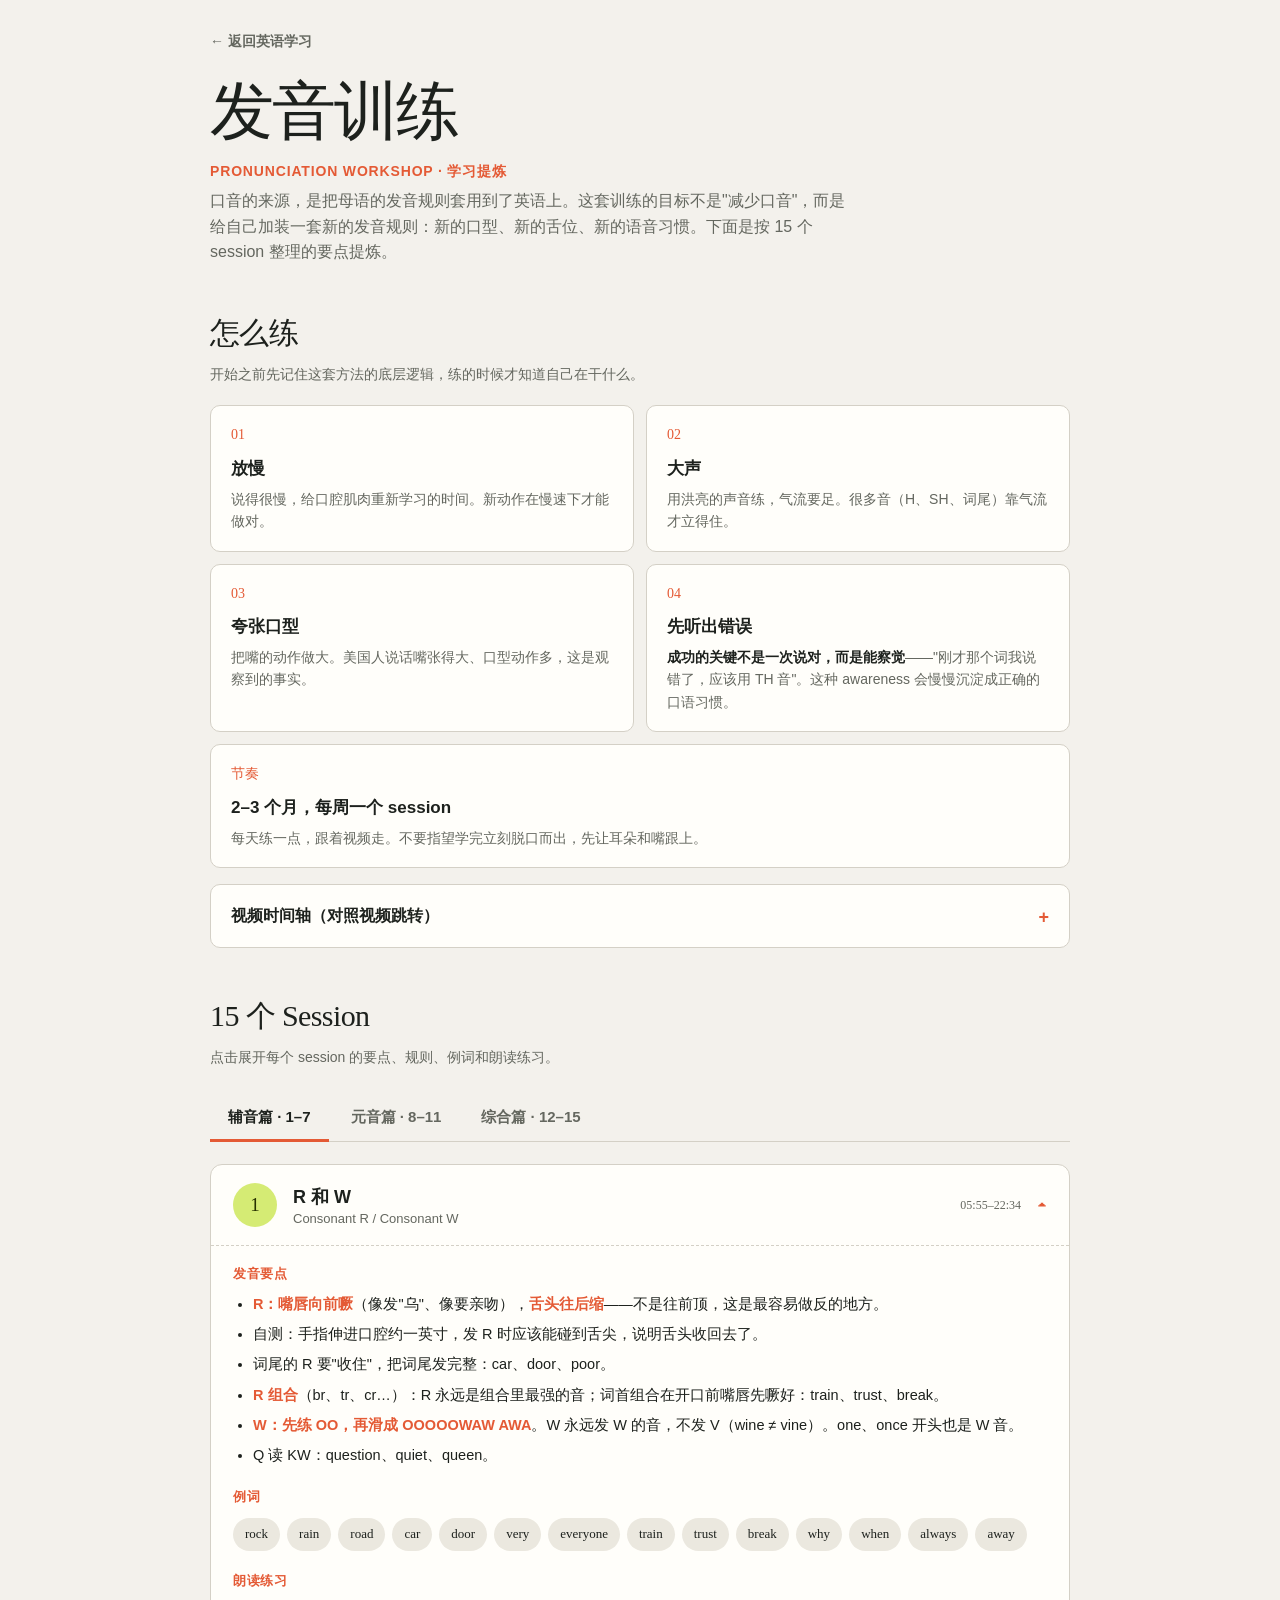
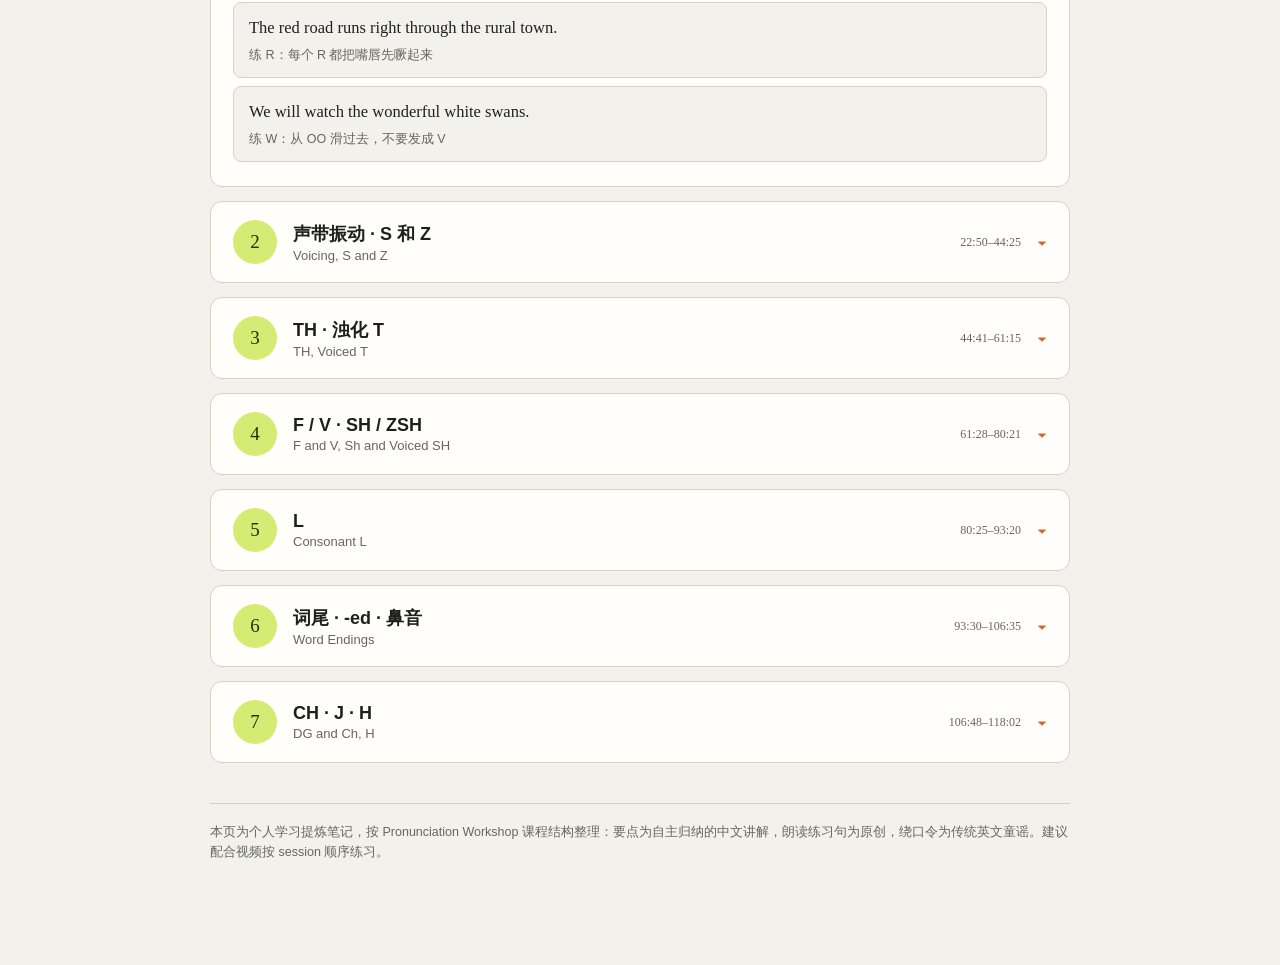
==== pronunciation.html @ 93d6db20 "Add pronunciation training page (15 sessions distilled notes) + nav entry" ====
<!DOCTYPE html>
<html lang="zh-CN">
<head>
<meta charset="utf-8" />
<meta name="viewport" content="width=device-width, initial-scale=1, viewport-fit=cover" />
<meta name="color-scheme" content="light dark" />
<link rel="icon" href="data:," />
<title>发音训练 · 英语学习</title>
<style>
:root{color-scheme:light dark;--bg:#f3f1ec;--panel:#fffefa;--panel-2:#ebe8df;--ink:#1d211d;--muted:#64675f;--line:#d4d0c6;--strong:#1d211d;--accent:#e45a35;--accent-soft:#ffe2d6;--lime:#d5eb74;--lime-ink:#273000;--yellow:#f2ca57;--shadow:0 18px 45px rgba(36,34,27,.08)}
@media(prefers-color-scheme:dark){:root{--bg:#171916;--panel:#21241f;--panel-2:#2a2d27;--ink:#f4f1e8;--muted:#b8bbb1;--line:#3b3e36;--strong:#f4f1e8;--accent:#ff7652;--accent-soft:#4a2920;--lime:#bfd35e;--lime-ink:#1d2500;--yellow:#d9ae40;--shadow:0 18px 45px rgba(0,0,0,.22)}}
*{box-sizing:border-box}html{scroll-behavior:smooth}
body{margin:0;background:var(--bg);color:var(--ink);font-family:-apple-system,BlinkMacSystemFont,"Segoe UI","PingFang SC","Hiragino Sans GB","Microsoft YaHei",sans-serif;line-height:1.6}
.serif{font-family:Georgia,"Times New Roman",serif}
.wrap{max-width:940px;margin:0 auto;padding:28px clamp(18px,4vw,40px) 90px}
.back{display:inline-flex;align-items:center;gap:8px;color:var(--muted);text-decoration:none;font-size:14px;font-weight:600;margin-bottom:26px}
.back:hover{color:var(--ink)}
.hero h1{margin:0;font-family:Georgia,"Times New Roman",serif;font-size:clamp(38px,5.5vw,64px);font-weight:400;letter-spacing:-.03em;line-height:1.05}
.hero .sub{color:var(--accent);font-weight:700;font-size:14px;margin:14px 0 6px;letter-spacing:.06em}
.hero p{color:var(--muted);max-width:640px;margin:0 0 8px}
.hero{margin-bottom:34px}
h2.sec{font-family:Georgia,"Times New Roman",serif;font-size:30px;font-weight:400;margin:44px 0 6px;letter-spacing:-.02em}
.sec-desc{color:var(--muted);font-size:14px;margin:0 0 20px;max-width:640px}
.method-grid{display:grid;grid-template-columns:repeat(2,minmax(0,1fr));gap:12px;margin-top:18px}
.method{background:var(--panel);border:1px solid var(--line);border-radius:10px;padding:18px 20px}
.method .n{font-family:Georgia,serif;color:var(--accent);font-size:14px}
.method h3{margin:8px 0 6px;font-size:17px}
.method p{margin:0;font-size:14px;color:var(--muted)}
.method p b{color:var(--ink)}
details.timeline{margin-top:16px;background:var(--panel);border:1px solid var(--line);border-radius:10px;padding:4px 20px}
details.timeline summary{cursor:pointer;font-weight:700;padding:14px 0;list-style:none}
details.timeline summary::-webkit-details-marker{display:none}
details.timeline summary::after{content:"+";float:right;color:var(--accent);font-size:18px}
details.timeline[open] summary::after{content:"–"}
.tl{display:grid;grid-template-columns:86px 1fr;gap:6px 14px;padding:6px 0 18px;font-size:13.5px}
.tl dt{font-family:Georgia,serif;color:var(--accent);white-space:nowrap}
.tl dd{margin:0;color:var(--muted)}
.tabs{display:flex;gap:4px;border-bottom:1px solid var(--line);margin:8px 0 22px;position:sticky;top:0;background:var(--bg);z-index:5;padding-top:8px}
.tab{border:0;background:transparent;padding:12px 18px;cursor:pointer;color:var(--muted);border-bottom:3px solid transparent;margin-bottom:-1px;font-weight:700;font-size:15px}
.tab.active{color:var(--ink);border-color:var(--accent)}
.tabpanel{display:none}
.tabpanel.active{display:block}
.session{background:var(--panel);border:1px solid var(--line);border-radius:12px;margin-bottom:14px;overflow:hidden}
.session-head{width:100%;border:0;background:transparent;text-align:left;padding:18px 22px;cursor:pointer;display:flex;align-items:center;gap:16px;color:inherit}
.session-head:hover{background:var(--panel-2)}
.session-num{flex:0 0 auto;width:44px;height:44px;border-radius:50%;background:var(--lime);color:var(--lime-ink);display:grid;place-items:center;font-family:Georgia,serif;font-size:19px}
.session-head h3{margin:0;font-size:18px;flex:1}
.session-head h3 small{display:block;font-weight:400;color:var(--muted);font-size:13px;margin-top:2px}
.session-time{font-size:12px;color:var(--muted);white-space:nowrap;font-family:Georgia,serif}
.session-head .chev{color:var(--accent);font-size:20px;transition:transform .2s}
.session.open .session-head .chev{transform:rotate(180deg)}
.session-body{display:none;padding:4px 22px 24px;border-top:1px dashed var(--line)}
.session.open .session-body{display:block}
.session-body h4{font-size:13px;color:var(--accent);margin:20px 0 8px;letter-spacing:.05em}
.session-body h4:first-child{margin-top:14px}
.session-body ul{margin:0;padding-left:20px;font-size:14.5px}
.session-body li{margin-bottom:7px}
.session-body li b{color:var(--accent)}
.rule{background:var(--accent-soft);border-radius:8px;padding:14px 16px;font-size:14.5px;margin:10px 0}
.rule b{color:var(--accent)}
.rule ol,.rule ul{margin:8px 0 0;padding-left:20px}
.rule li{margin-bottom:6px}
.chips{display:flex;flex-wrap:wrap;gap:7px;margin:10px 0}
.chip{font-size:13px;background:var(--panel-2);border-radius:99px;padding:6px 12px;font-family:Georgia,serif}
.practice{margin:10px 0 0;display:grid;gap:8px}
.practice .sent{background:var(--bg);border:1px solid var(--line);border-radius:8px;padding:12px 15px}
.practice .en{font-family:Georgia,serif;font-size:16.5px;margin:0}
.practice .zh{font-size:12.5px;color:var(--muted);margin:4px 0 0}
.twister{border-left:4px solid var(--lime);background:var(--bg);border-radius:0 8px 8px 0;padding:14px 18px;margin:12px 0}
.twister p{font-family:Georgia,serif;font-size:16.5px;margin:0 0 6px}
.twister .tag{font-size:12px;color:var(--muted)}
table.red{width:100%;border-collapse:collapse;font-size:14.5px;margin:10px 0}
table.red th{text-align:left;font-size:12.5px;color:var(--muted);padding:8px 10px;border-bottom:2px solid var(--line)}
table.red td{padding:9px 10px;border-bottom:1px solid var(--line);vertical-align:top}
table.red td.orig{font-family:Georgia,serif}
table.red td.red{font-family:Georgia,serif;color:var(--accent);font-weight:700;white-space:nowrap}
table.red td.ex{font-family:Georgia,serif;color:var(--muted)}
.keys{margin:10px 0;padding-left:22px;font-size:14.5px}
.keys li{margin-bottom:9px}
.keys li b{color:var(--accent)}
.words50{display:flex;flex-wrap:wrap;gap:7px;margin:12px 0}
.words50 .chip{font-size:13px}
.note{margin-top:40px;padding-top:18px;border-top:1px solid var(--line);font-size:12.5px;color:var(--muted)}
@media(max-width:640px){
  .method-grid{grid-template-columns:1fr}
  .tabs{top:0}
  .tab{flex:1;padding:11px 6px;font-size:13.5px}
  .session-head{padding:15px 16px;gap:12px}
  .session-body{padding:4px 16px 20px}
  .session-time{display:none}
  table.red{font-size:13px}
}
@media(prefers-reduced-motion:reduce){*{scroll-behavior:auto!important;transition:none!important}}
</style>
</head>
<body>
<div class="wrap">

<a class="back" href="index.html">← 返回英语学习</a>

<div class="hero">
  <h1>发音训练</h1>
  <div class="sub">PRONUNCIATION WORKSHOP · 学习提炼</div>
  <p>口音的来源，是把母语的发音规则套用到了英语上。这套训练的目标不是"减少口音"，而是给自己加装一套新的发音规则：新的口型、新的舌位、新的语音习惯。下面是按 15 个 session 整理的要点提炼。</p>
</div>

<h2 class="sec">怎么练</h2>
<p class="sec-desc">开始之前先记住这套方法的底层逻辑，练的时候才知道自己在干什么。</p>
<div class="method-grid">
  <div class="method"><div class="n serif">01</div><h3>放慢</h3><p>说得很慢，给口腔肌肉重新学习的时间。新动作在慢速下才能做对。</p></div>
  <div class="method"><div class="n serif">02</div><h3>大声</h3><p>用洪亮的声音练，气流要足。很多音（H、SH、词尾）靠气流才立得住。</p></div>
  <div class="method"><div class="n serif">03</div><h3>夸张口型</h3><p>把嘴的动作做大。美国人说话嘴张得大、口型动作多，这是观察到的事实。</p></div>
  <div class="method"><div class="n serif">04</div><h3>先听出错误</h3><p><b>成功的关键不是一次说对，而是能察觉</b>——"刚才那个词我说错了，应该用 TH 音"。这种 awareness 会慢慢沉淀成正确的口语习惯。</p></div>
</div>
<div class="method" style="margin-top:12px"><div class="n serif">节奏</div><h3>2–3 个月，每周一个 session</h3><p>每天练一点，跟着视频走。不要指望学完立刻脱口而出，先让耳朵和嘴跟上。</p></div>

<details class="timeline">
  <summary>视频时间轴（对照视频跳转）</summary>
  <dl class="tl">
    <dt>01:17–05:45</dt><dd>Introduction：口音的来源、练习方法、成功关键</dd>
    <dt>05:55–22:34</dt><dd>Session 1 · R 和 W</dd>
    <dt>22:50–44:25</dt><dd>Session 2 · 声带振动、S 和 Z</dd>
    <dt>44:41–61:15</dt><dd>Session 3 · TH、浊化 T</dd>
    <dt>61:28–80:21</dt><dd>Session 4 · F/V、SH 和浊 SH</dd>
    <dt>80:25–93:20</dt><dd>Session 5 · L</dd>
    <dt>93:30–106:35</dt><dd>Session 6 · 词尾、-ed、鼻音</dd>
    <dt>106:48–118:02</dt><dd>Session 7 · CH、J、H</dd>
    <dt>118:14–129:48</dt><dd>Session 8 · 元音总览、EE 和 I</dd>
    <dt>130:00–144:42</dt><dd>Session 9 · O 和 AE</dd>
    <dt>144:52–154:18</dt><dd>Session 10 · OO、UH、EH</dd>
    <dt>154:29–163:09</dt><dd>Session 11 · AU、AH、A</dd>
    <dt>163:21–176:42</dt><dd>Session 12 · 绕口令</dd>
    <dt>176:53–190:10</dt><dd>Session 13 · 连读弱化、语调、重音</dd>
    <dt>190:22–203:10</dt><dd>Session 14 · 综合朗读 I、10 条建议</dd>
    <dt>203:22–225:40</dt><dd>Session 15 · 综合朗读 II、50 个常读错词</dd>
  </dl>
</details>

<h2 class="sec">15 个 Session</h2>
<p class="sec-desc">点击展开每个 session 的要点、规则、例词和朗读练习。</p>

<div class="tabs" role="tablist">
  <button class="tab active" data-tab="cons">辅音篇 · 1–7</button>
  <button class="tab" data-tab="vowel">元音篇 · 8–11</button>
  <button class="tab" data-tab="all">综合篇 · 12–15</button>
</div>

<div class="tabpanel active" id="tab-cons">

<div class="session open">
  <button class="session-head"><span class="session-num">1</span><h3>R 和 W<small>Consonant R / Consonant W</small></h3><span class="session-time">05:55–22:34</span><span class="chev">▾</span></button>
  <div class="session-body">
    <h4>发音要点</h4>
    <ul>
      <li><b>R：嘴唇向前噘</b>（像发"乌"、像要亲吻），<b>舌头往后缩</b>——不是往前顶，这是最容易做反的地方。</li>
      <li>自测：手指伸进口腔约一英寸，发 R 时应该能碰到舌尖，说明舌头收回去了。</li>
      <li>词尾的 R 要"收住"，把词尾发完整：car、door、poor。</li>
      <li><b>R 组合</b>（br、tr、cr…）：R 永远是组合里最强的音；词首组合在开口前嘴唇先噘好：train、trust、break。</li>
      <li><b>W：先练 OO，再滑成 OOOOOWAW AWA</b>。W 永远发 W 的音，不发 V（wine ≠ vine）。one、once 开头也是 W 音。</li>
      <li>Q 读 KW：question、quiet、queen。</li>
    </ul>
    <h4>例词</h4>
    <div class="chips"><span class="chip">rock</span><span class="chip">rain</span><span class="chip">road</span><span class="chip">car</span><span class="chip">door</span><span class="chip">very</span><span class="chip">everyone</span><span class="chip">train</span><span class="chip">trust</span><span class="chip">break</span><span class="chip">why</span><span class="chip">when</span><span class="chip">always</span><span class="chip">away</span></div>
    <h4>朗读练习</h4>
    <div class="practice">
      <div class="sent"><p class="en">The red road runs right through the rural town.</p><p class="zh">练 R：每个 R 都把嘴唇先噘起来</p></div>
      <div class="sent"><p class="en">We will watch the wonderful white swans.</p><p class="zh">练 W：从 OO 滑过去，不要发成 V</p></div>
    </div>
  </div>
</div>

<div class="session">
  <button class="session-head"><span class="session-num">2</span><h3>声带振动 · S 和 Z<small>Voicing, S and Z</small></h3><span class="session-time">22:50–44:25</span><span class="chev">▾</span></button>
  <div class="session-body">
    <h4>发音要点</h4>
    <ul>
      <li><b>浊音 = 声带振动</b>。手放喉咙说"啊——"，感到震动就是浊音。所有元音都是浊音，辅音分清浊。</li>
      <li><b>清浊配对</b>（口型相同，只差声带振不振）：P–B、T–D、F–V、SH–ZSH、K–G、S–Z。</li>
      <li>注意这些词的 S 读成 Z：is、his、as、was、these、those、easy、because。</li>
    </ul>
    <h4>核心规则 · S 结尾三规则</h4>
    <div class="rule">
      <ol>
        <li><b>清辅音结尾</b> + 清 S：<span class="serif">cups、cats、stops</span></li>
        <li><b>s / z / sh / ch / j 结尾</b> + iz：<span class="serif">buses、lunches、watches</span></li>
        <li><b>元音或浊辅音结尾</b> + 浊 Z：<span class="serif">trees、dogs、days</span></li>
      </ol>
    </div>
    <h4>朗读练习</h4>
    <div class="practice">
      <div class="sent"><p class="en">Zoe's cozy zoo has amazing zebras.</p><p class="zh">练 Z：全程保持声带振动</p></div>
      <div class="sent"><p class="en">These days were easy because his business was busy.</p><p class="zh">注意标出的词 S 都读 Z</p></div>
    </div>
  </div>
</div>

<div class="session">
  <button class="session-head"><span class="session-num">3</span><h3>TH · 浊化 T<small>TH, Voiced T</small></h3><span class="session-time">44:41–61:15</span><span class="chev">▾</span></button>
  <div class="session-body">
    <h4>发音要点</h4>
    <ul>
      <li><b>清 TH /θ/</b>：舌尖平伸，轻轻抵住或伸出齿间，稳定气流拉长：think、bath、month。可以想成"两拍"：Th – umb。</li>
      <li><b>浊 TH /ð/</b>：同样口型 + 声带振动：this、that、mother、breathe。</li>
      <li>THR 组合：thread、throw、three、throat。</li>
      <li>例外（拼 TH 却读 T）：Thomas、Thailand、Thames、thyme。</li>
    </ul>
    <h4>核心规则 · 浊化 T</h4>
    <div class="rule"><b>T 夹在两个浊音</b>（多为元音）之间时，读成 D：<span class="serif">water → "wader"、better → "bedder"、butter → "budder"</span>。整个词保持浊音不断。</div>
    <h4>朗读练习</h4>
    <div class="practice">
      <div class="sent"><p class="en">They thought the thirty-three theaters were thrilling.</p><p class="zh">清浊 TH 混合，注意舌尖位置</p></div>
      <div class="sent"><p class="en">I bought better butter at the little market.</p><p class="zh">练浊化 T：better、butter、little 的 T 都读 D</p></div>
    </div>
  </div>
</div>

<div class="session">
  <button class="session-head"><span class="session-num">4</span><h3>F / V · SH / ZSH<small>F and V, Sh and Voiced SH</small></h3><span class="session-time">61:28–80:21</span><span class="chev">▾</span></button>
  <div class="session-body">
    <h4>发音要点</h4>
    <ul>
      <li><b>F / V：上牙轻咬下唇</b>，稳定气流；F 清 V 浊，口型完全一样：feel–veal、safe–save、proof–prove。</li>
      <li><b>SH /ʃ/：嘴唇前噘</b>，上下齿微开，送气：she、shadow、shoe。注意 sugar、sure、chef、Chicago 也是 SH 音。</li>
      <li><b>ZSH /ʒ/：SH 的口型 + 浊音</b>，美音重要音素：usual、vision、television、beige、massage。</li>
    </ul>
    <h4>例词</h4>
    <div class="chips"><span class="chip">feel – veal</span><span class="chip">safe – save</span><span class="chip">fine – vine</span><span class="chip">she</span><span class="chip">sugar</span><span class="chip">chef</span><span class="chip">usual</span><span class="chip">vision</span><span class="chip">television</span><span class="chip">beige</span></div>
    <h4>朗读练习</h4>
    <div class="practice">
      <div class="sent"><p class="en">Vera values very vivid photos.</p><p class="zh">练 V：咬住下唇，保持振动</p></div>
      <div class="sent"><p class="en">She showed us the fresh fish in the shop.</p><p class="zh">练 SH：嘴唇前噘，齿微开</p></div>
    </div>
  </div>
</div>

<div class="session">
  <button class="session-head"><span class="session-num">5</span><h3>L<small>Consonant L</small></h3><span class="session-time">80:25–93:20</span><span class="chev">▾</span></button>
  <div class="session-body">
    <h4>发音要点</h4>
    <ul>
      <li><b>下巴尽量张大</b>，舌头独立上抬、舌尖触碰上齿龈后方，然后"落下放松"发出 L。练 <b>LA LA LA</b>：下巴保持不动，只有舌头在动。</li>
      <li><b>词尾 L</b>：舌头缓慢上抬，音来自舌的"动作"而不是某个固定位置：will、ball、people。可用手指轻压下牙，帮助下巴保持张开。</li>
      <li><b>R / L 对比</b>：red–led、rick–lick、grass–glass、free–flee。R 噘嘴舌后缩，L 张嘴舌上抬。</li>
    </ul>
    <h4>例词</h4>
    <div class="chips"><span class="chip">lunch</span><span class="chip">learn</span><span class="chip">believe</span><span class="chip">solve</span><span class="chip">will</span><span class="chip">ball</span><span class="chip">small</span><span class="chip">people</span><span class="chip">control</span></div>
    <h4>朗读练习</h4>
    <div class="practice">
      <div class="sent"><p class="en">Lily loves lovely little lilies.</p><p class="zh">练词首 L：下巴张大，舌独立上抬</p></div>
      <div class="sent"><p class="en">The little lamb left the lonely lake.</p><p class="zh">练词尾 L：little、lonely、lake 的尾音收住</p></div>
    </div>
  </div>
</div>

<div class="session">
  <button class="session-head"><span class="session-num">6</span><h3>词尾 · -ed · 鼻音<small>Word Endings</small></h3><span class="session-time">93:30–106:35</span><span class="chev">▾</span></button>
  <div class="session-body">
    <h4>发音要点</h4>
    <ul>
      <li><b>词尾辅音发完整、不吞尾</b>：sleep、ship、cat、kite、club。词尾含糊是含糊感的主要来源。</li>
      <li>鼻音 M / N / NG：-ng 结尾 ring、sing、thing、bring，舌根抬起、气流走鼻腔。</li>
    </ul>
    <h4>核心规则 · -ed 三规则</h4>
    <div class="rule">
      <ol>
        <li><b>清辅音结尾</b> + 清 T：<span class="serif">walked、jumped</span>（读 walk-T）</li>
        <li><b>浊辅音结尾</b> + 浊 D：<span class="serif">rubbed、cleaned、played</span>（读 rub-D）</li>
        <li><b>T / D 结尾</b> + ed：<span class="serif">lifted、voted、handed</span></li>
      </ol>
    </div>
    <h4>朗读练习</h4>
    <div class="practice">
      <div class="sent"><p class="en">He walked and talked, then cleaned and played.</p><p class="zh">-ed 三规则全在一句里：walked(T)、talked(T)、cleaned(D)、played(D)</p></div>
      <div class="sent"><p class="en">The king is singing in the morning rain.</p><p class="zh">练 -ng 鼻音结尾</p></div>
    </div>
  </div>
</div>

<div class="session">
  <button class="session-head"><span class="session-num">7</span><h3>CH · J · H<small>DG and Ch, H</small></h3><span class="session-time">106:48–118:02</span><span class="chev">▾</span></button>
  <div class="session-body">
    <h4>发音要点</h4>
    <ul>
      <li><b>CH /tʃ/ 清</b>：church、cheese、lunch、teacher。</li>
      <li><b>J /dʒ/ 浊</b>（American J）：judge、magic、village、knowledge。</li>
      <li><b>H：词首用强气流、大声送出</b>：hand、house、happy。who、whole 的 H 不要吞掉。</li>
    </ul>
    <h4>朗读练习</h4>
    <div class="practice">
      <div class="sent"><p class="en">Charlie chose chocolate chips for lunch.</p><p class="zh">练 CH：每个 CH 都干脆利落</p></div>
      <div class="sent"><p class="en">Henry has a happy, healthy horse.</p><p class="zh">练 H：每个 H 都用强气流送出来</p></div>
    </div>
  </div>
</div>

</div><!-- /tab-cons -->

<div class="tabpanel" id="tab-vowel">

<div class="session open">
  <button class="session-head"><span class="session-num">8</span><h3>元音总览 · EE 和 I<small>Vowel Overview, I and EE</small></h3><span class="session-time">118:14–129:48</span><span class="chev">▾</span></button>
  <div class="session-body">
    <h4>元音总览</h4>
    <ul>
      <li><b>前元音（高→低）</b>：EE（heat）、I（hit）、AE（hate）、EH（het）、A（hat）。</li>
      <li><b>后元音（高→低）</b>：OO（boot）、U（book）、OW（boat）、AW（bought）、AH（bot）。</li>
      <li><b>学元音主要靠耳朵</b>：听辨 + 跟读，先能听出差别，嘴才会跟上。</li>
    </ul>
    <h4>发音要点 · EE vs I</h4>
    <ul>
      <li><b>EE 位置高</b>：微笑、"往高处想"：see、tree、green、happy。</li>
      <li><b>I 比 EE 低一档</b>：hit、fish、business、live。</li>
      <li>对比：heat–hit、keen–kin、seat–sit。</li>
    </ul>
    <h4>朗读练习</h4>
    <div class="practice">
      <div class="sent"><p class="en">He sees green trees near the beach.</p><p class="zh">练 EE：微笑，位置想高</p></div>
      <div class="sent"><p class="en">Tim will sit and sip his drink.</p><p class="zh">练 I：比 EE 低一档，不要发成 EE</p></div>
    </div>
  </div>
</div>

<div class="session">
  <button class="session-head"><span class="session-num">9</span><h3>O 和 AE<small>OW and AE</small></h3><span class="session-time">130:00–144:42</span><span class="chev">▾</span></button>
  <div class="session-body">
    <h4>发音要点</h4>
    <ul>
      <li><b>O：先练 OWE…找到位置</b>：open、phone、cold、road。</li>
      <li><b>O 里藏着一个 W</b>：woke = WOW + K，won't = WOW + NT。对比 want / won't、woke / won't，别混。</li>
      <li><b>AE</b>：age、able、day、face、nation、baby。</li>
    </ul>
    <h4>朗读练习</h4>
    <div class="practice">
      <div class="sent"><p class="en">Joe won't go home alone.</p><p class="zh">练 O：woke、won't 里那个隐藏的 W</p></div>
      <div class="sent"><p class="en">The baby played in the rain all day.</p><p class="zh">练 AE：baby、rain、day、played</p></div>
    </div>
  </div>
</div>

<div class="session">
  <button class="session-head"><span class="session-num">10</span><h3>OO · UH · EH<small>OO, UH, EH</small></h3><span class="session-time">144:52–154:18</span><span class="chev">▾</span></button>
  <div class="session-body">
    <h4>发音要点</h4>
    <ul>
      <li><b>OO 位置高</b>：food、moon、school，嘴噘圆。</li>
      <li><b>UH 位置低</b>：foot、book、good。注意：<b>很多双写 OO 的词读的是 UH</b>：foot、took、look、wool。</li>
      <li>对比：food–foot、fool–full。</li>
      <li><b>EH</b>：egg、get、friend、red。</li>
    </ul>
    <h4>朗读练习</h4>
    <div class="practice">
      <div class="sent"><p class="en">The cool moon looks good tonight.</p><p class="zh">OO 和 UH 混排：cool/moon 高，looks/good 低</p></div>
      <div class="sent"><p class="en">Ben met ten friends at the red fence.</p><p class="zh">练 EH：met、ten、red、fence</p></div>
    </div>
  </div>
</div>

<div class="session">
  <button class="session-head"><span class="session-num">11</span><h3>AU · AH · A<small>AU, AH, A</small></h3><span class="session-time">154:29–163:09</span><span class="chev">▾</span></button>
  <div class="session-body">
    <h4>发音要点</h4>
    <ul>
      <li><b>A</b>：hat、apple、dad、catch，嘴张大。</li>
      <li><b>AU：从 A 起音，嘴向前滑成小 W</b>：downtown 读成 "DA-wn TA-wn"；house、out、mouth、south。发错容易被误解，是重点音。</li>
      <li><b>AH</b>：hot、top、stop、problem（字母 o 常读这个音）。</li>
      <li><b>Are vs Our</b>：Are 结尾收强 R；Our = AU-WERE，两个音节；hour 同音。</li>
    </ul>
    <h4>朗读练习</h4>
    <div class="practice">
      <div class="sent"><p class="en">Our house is south of downtown.</p><p class="zh">练 AU：our、house、south、downtown</p></div>
      <div class="sent"><p class="en">Are you going to our house?</p><p class="zh">Are（强 R 收尾）vs our（AU-WERE 两音节）</p></div>
    </div>
  </div>
</div>

</div><!-- /tab-vowel -->

<div class="tabpanel" id="tab-all">

<div class="session open">
  <button class="session-head"><span class="session-num">12</span><h3>绕口令<small>Tongue Twisters</small></h3><span class="session-time">163:21–176:42</span><span class="chev">▾</span></button>
  <div class="session-body">
    <h4>用法</h4>
    <ul><li>先慢后快，保持夸张口型。练的不是速度，是肌肉记忆——慢速做对了，快速才会对。</li></ul>
    <div class="twister"><p>Fuzzy Wuzzy was a bear, Fuzzy Wuzzy had no hair.<br>Fuzzy Wuzzy wasn't fuzzy, was he?</p><div class="tag">练 F / W / 浊 Z</div></div>
    <div class="twister"><p>Peter Piper picked a peck of pickled peppers.<br>A peck of pickled peppers Peter Piper picked.<br>If Peter Piper picked a peck of pickled peppers, how many peppers did Peter Piper pick?</p><div class="tag">练 P</div></div>
    <div class="twister"><p>She sells seashells by the seashore.<br>The shells she sells are surely seashells.<br>So if she sells shells on the seashore, I'm sure she sells seashore shells.</p><div class="tag">练 SH / S / Z</div></div>
    <div class="twister"><p>How much wood would a woodchuck chuck if a woodchuck could chuck wood?<br>He would chuck, he would, as much as he could, and chuck as much wood as a woodchuck would if a woodchuck could chuck wood.</p><div class="tag">练 W / CH / 词尾</div></div>
    <div class="twister"><p>Which witch wished which wicked wish?</p><div class="tag">练 W</div></div>
    <div class="twister"><p>Roberta ran rings around the Roman ruins.</p><div class="tag">练 R</div></div>
  </div>
</div>

<div class="session">
  <button class="session-head"><span class="session-num">13</span><h3>连读弱化 · 语调 · 重音<small>Phrase Reductions, Intonation</small></h3><span class="session-time">176:53–190:10</span><span class="chev">▾</span></button>
  <div class="session-body">
    <h4>连读弱化</h4>
    <p style="font-size:14px;color:var(--muted);margin:0 0 4px">口语里高频短语会被"压缩"，听懂它们才能跟上正常语速。</p>
    <table class="red">
      <tr><th>原形</th><th>口语</th><th>例句</th></tr>
      <tr><td class="orig">going to</td><td class="red">gonna</td><td class="ex">I'm gonna finish this book.</td></tr>
      <tr><td class="orig">want to</td><td class="red">wanna</td><td class="ex">Do you wanna eat at seven?</td></tr>
      <tr><td class="orig">have to</td><td class="red">hafta</td><td class="ex">I hafta start a diet tomorrow.</td></tr>
      <tr><td class="orig">got to</td><td class="red">gotta</td><td class="ex">I gotta leave in fifteen minutes.</td></tr>
      <tr><td class="orig">did you</td><td class="red">didja</td><td class="ex">Didja go to the store?</td></tr>
      <tr><td class="orig">what do you</td><td class="red">whadaya</td><td class="ex">Whadaya want for lunch?</td></tr>
      <tr><td class="orig">ought to</td><td class="red">oughta</td><td class="ex">She oughta believe him.</td></tr>
    </table>
    <h4>语调</h4>
    <ul><li>同一句话，重读不同的词，意思就不同。用对比句练："Joe drinks <b>cheap</b> wine." / "Sue only drinks <b>expensive</b> wine."——注意重音落在哪，听者在听什么。</li></ul>
    <h4>重音规律</h4>
    <ul>
      <li><b>双音节词多重读第一音节</b>：sofa、oven、father、children。</li>
      <li><b>三音节词多重读第二音节</b>：reduction、companion、arrangement。</li>
    </ul>
  </div>
</div>

<div class="session">
  <button class="session-head"><span class="session-num">14</span><h3>综合朗读 I · 10 条建议<small>Reading Passages</small></h3><span class="session-time">190:22–203:10</span><span class="chev">▾</span></button>
  <div class="session-body">
    <h4>怎么做</h4>
    <ul><li>找英文段落，<b>每天大声朗读 10–15 分钟</b>，把前面学到的规则用进去：R、TH、词尾、-ed、重音……读的时候保持 awareness，听出自己的错误。</li></ul>
    <h4>10 条建议</h4>
    <ol class="keys">
      <li><b>每天练，每天听</b>——量比单次时长重要。</li>
      <li><b>词尾不要吞掉</b>，发完整。</li>
      <li>整理一份<b>自己的高频词清单</b>，逐个攻克。</li>
      <li>说英语时<b>嘴张大一点</b>。</li>
      <li><b>别怕开口说</b>，错了才有得改。</li>
      <li>每天大声朗读 10–15 分钟。</li>
      <li><b>录下自己的声音</b>，回听找错误。</li>
      <li>观察母语者的口型并模仿。</li>
      <li>跟读有声读物（books on tape）。</li>
      <li><b>耐心</b>——改掉旧习惯需要时间。</li>
    </ol>
  </div>
</div>

<div class="session">
  <button class="session-head"><span class="session-num">15</span><h3>综合朗读 II · 50 个常读错词<small>Reading Passages</small></h3><span class="session-time">203:22–225:40</span><span class="chev">▾</span></button>
  <div class="session-body">
    <h4>50 个常读错的词</h4>
    <p style="font-size:14px;color:var(--muted);margin:0">逐个查音标、跟读，注意重音和词尾。很多是商务高频词。</p>
    <div class="words50">
      <span class="chip">accounting</span><span class="chip">argue</span><span class="chip">actually</span><span class="chip">available</span><span class="chip">arrangements</span><span class="chip">basically</span><span class="chip">business</span><span class="chip">calls</span><span class="chip">complete</span><span class="chip">continue</span><span class="chip">contribute</span><span class="chip">corporation</span><span class="chip">differences</span><span class="chip">directly</span><span class="chip">exactly</span><span class="chip">educational</span><span class="chip">every</span><span class="chip">exceptional</span><span class="chip">familiar</span><span class="chip">financial</span><span class="chip">frustrating</span><span class="chip">general</span><span class="chip">immediately</span><span class="chip">inconvenience</span><span class="chip">introduce</span><span class="chip">irrational</span><span class="chip">justice</span><span class="chip">likeable</span><span class="chip">loosen</span><span class="chip">measurements</span><span class="chip">middle</span><span class="chip">multiple</span><span class="chip">national</span><span class="chip">original</span><span class="chip">outrageous</span><span class="chip">particular</span><span class="chip">partnership</span><span class="chip">problem</span><span class="chip">prohibit</span><span class="chip">quality</span><span class="chip">question</span><span class="chip">referring</span><span class="chip">regardless</span><span class="chip">request</span><span class="chip">similar</span><span class="chip">specific</span><span class="chip">value</span><span class="chip">visualize</span><span class="chip">vulnerable</span><span class="chip">working</span>
    </div>
  </div>
</div>

</div><!-- /tab-all -->

<p class="note">本页为个人学习提炼笔记，按 Pronunciation Workshop 课程结构整理：要点为自主归纳的中文讲解，朗读练习句为原创，绕口令为传统英文童谣。建议配合视频按 session 顺序练习。</p>

</div><!-- /wrap -->

<script>
(function(){
  document.querySelectorAll('.tab').forEach(function(btn){
    btn.addEventListener('click',function(){
      document.querySelectorAll('.tab').forEach(function(x){x.classList.toggle('active',x===btn)});
      document.querySelectorAll('.tabpanel').forEach(function(x){x.classList.toggle('active',x.id==='tab-'+btn.dataset.tab)});
      window.scrollTo(0,0);
    });
  });
  document.querySelectorAll('.session-head').forEach(function(head){
    head.addEventListener('click',function(){
      head.parentElement.classList.toggle('open');
    });
  });
})();
</script>
</body>
</html>
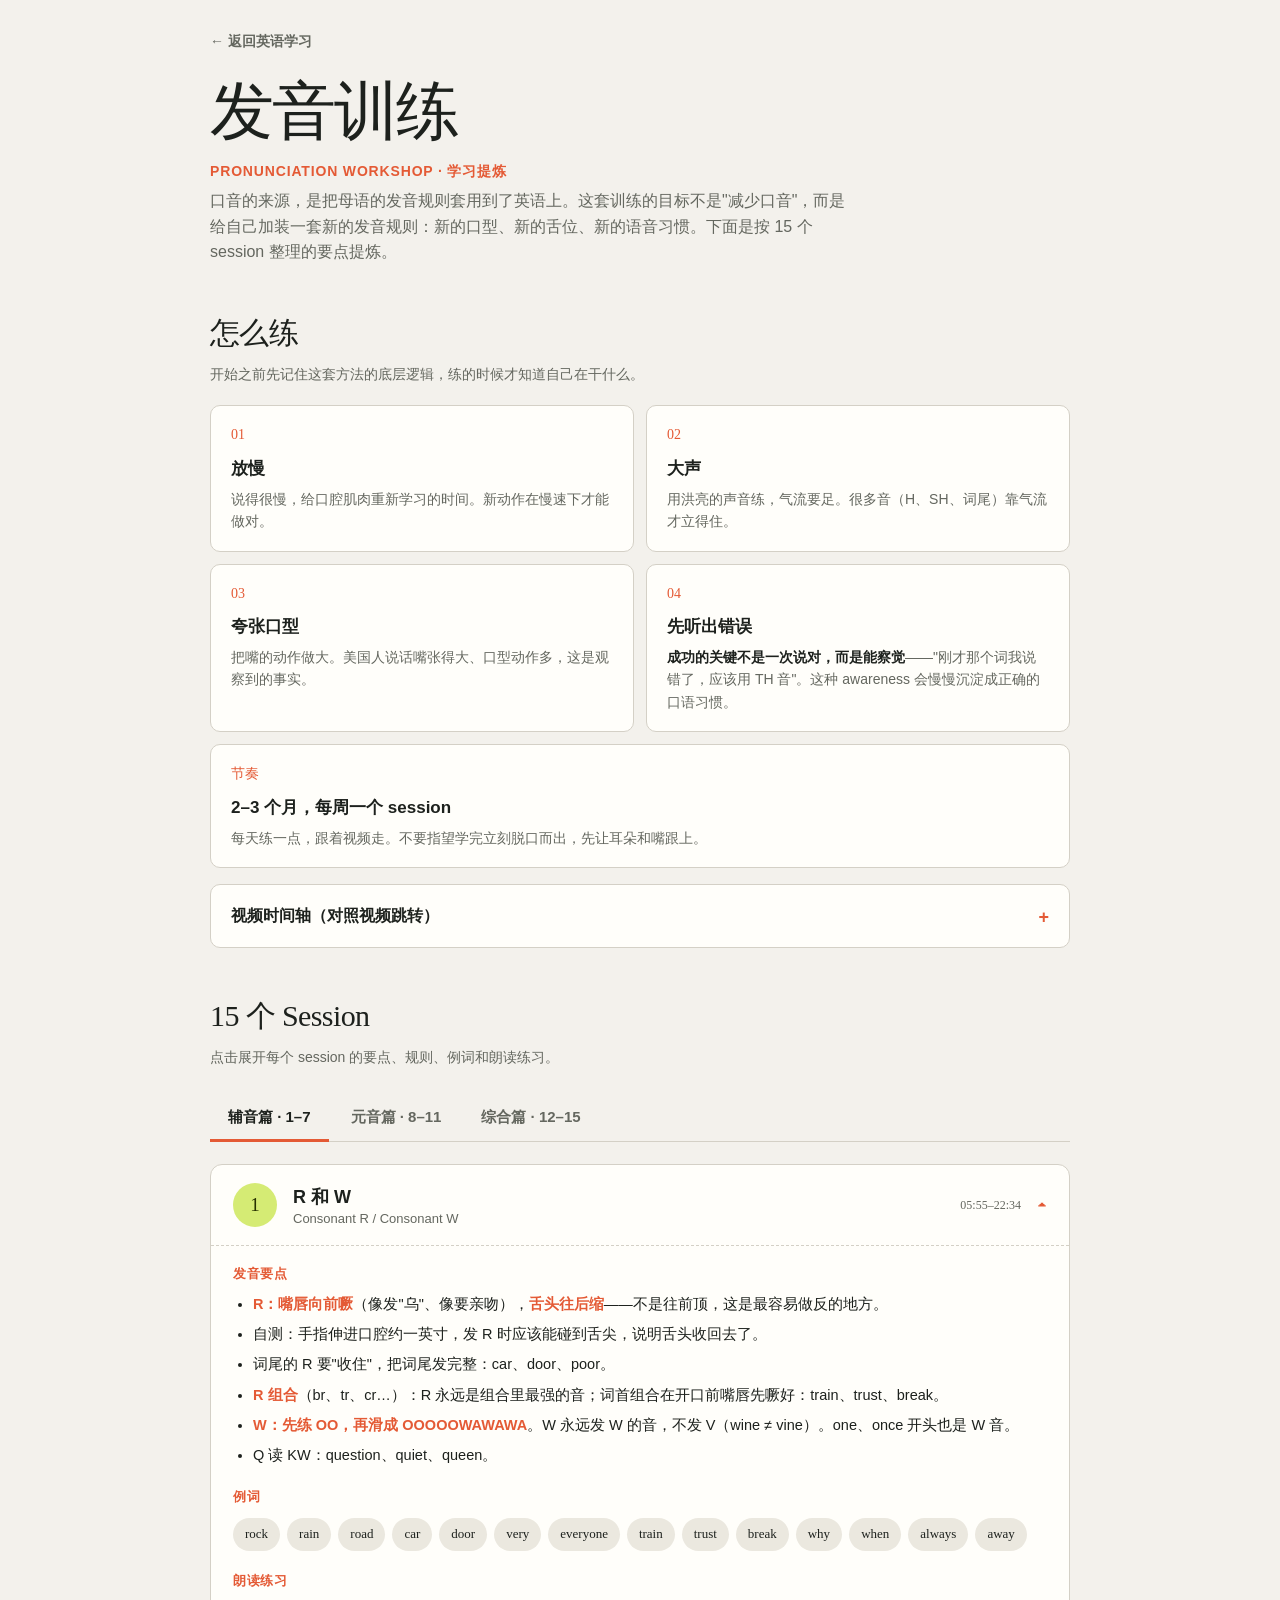
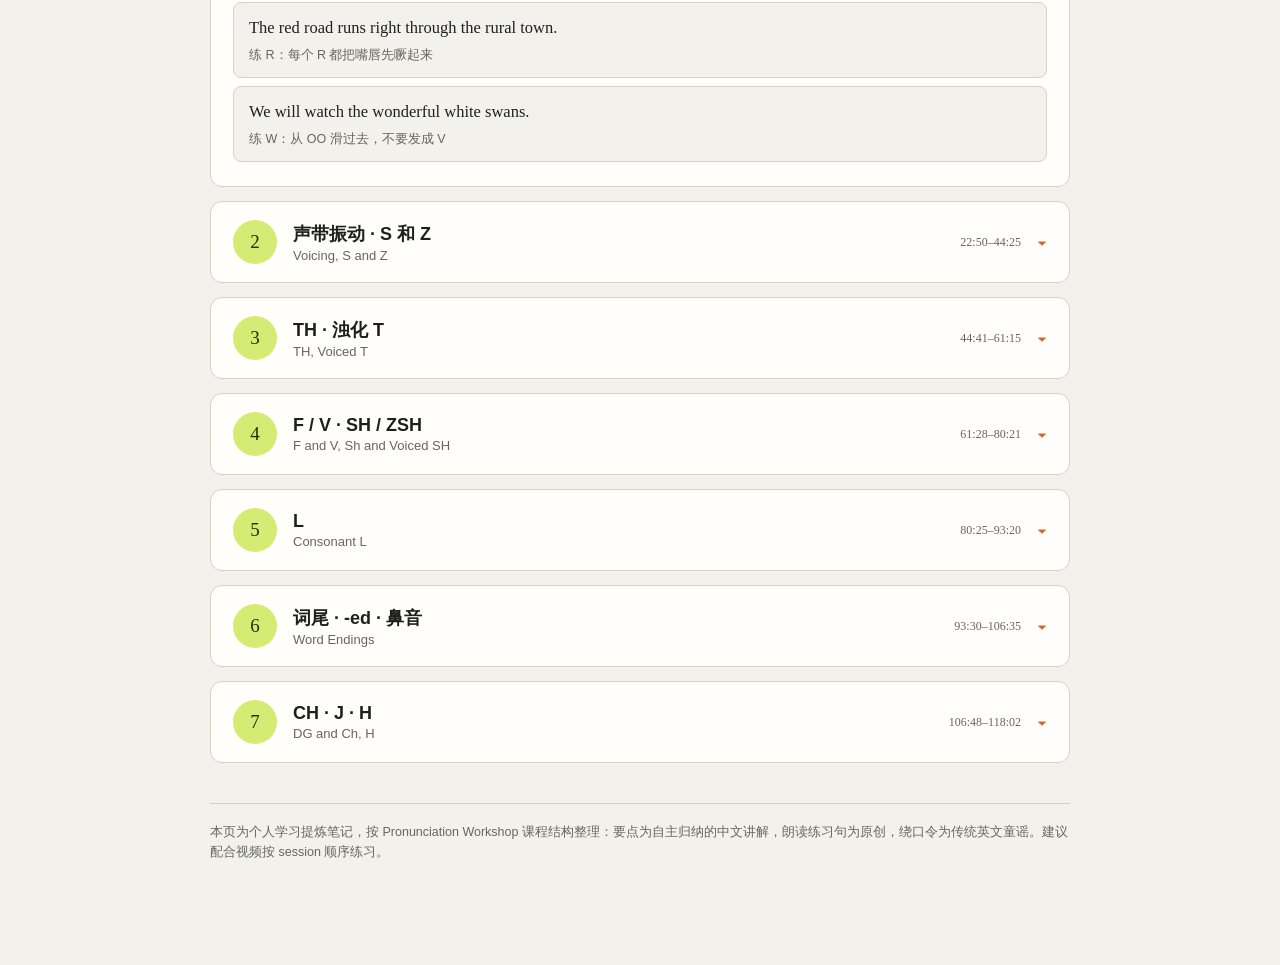
==== commit 7aefd151: "Fix proofread issues: sentence/target mismatches, stress rule, typos" ====
--- a/pronunciation.html
+++ b/pronunciation.html
@@ -69,7 +69,7 @@
 .twister{border-left:4px solid var(--lime);background:var(--bg);border-radius:0 8px 8px 0;padding:14px 18px;margin:12px 0}
 .twister p{font-family:Georgia,serif;font-size:16.5px;margin:0 0 6px}
 .twister .tag{font-size:12px;color:var(--muted)}
-table.red{width:100%;border-collapse:collapse;font-size:14.5px;margin:10px 0}
+table.red{width:100%;border-collapse:collapse;font-size:14.5px;margin:10px 0}.table-scroll{overflow-x:auto;margin:10px -4px;padding:0 4px}table.red{min-width:520px}
 table.red th{text-align:left;font-size:12.5px;color:var(--muted);padding:8px 10px;border-bottom:2px solid var(--line)}
 table.red td{padding:9px 10px;border-bottom:1px solid var(--line);vertical-align:top}
 table.red td.orig{font-family:Georgia,serif}
@@ -156,7 +156,7 @@
       <li>自测：手指伸进口腔约一英寸，发 R 时应该能碰到舌尖，说明舌头收回去了。</li>
       <li>词尾的 R 要"收住"，把词尾发完整：car、door、poor。</li>
       <li><b>R 组合</b>（br、tr、cr…）：R 永远是组合里最强的音；词首组合在开口前嘴唇先噘好：train、trust、break。</li>
-      <li><b>W：先练 OO，再滑成 OOOOOWAW AWA</b>。W 永远发 W 的音，不发 V（wine ≠ vine）。one、once 开头也是 W 音。</li>
+      <li><b>W：先练 OO，再滑成 OOOOOWAWAWA</b>。W 永远发 W 的音，不发 V（wine ≠ vine）。one、once 开头也是 W 音。</li>
       <li>Q 读 KW：question、quiet、queen。</li>
     </ul>
     <h4>例词</h4>
@@ -175,7 +175,7 @@
     <h4>发音要点</h4>
     <ul>
       <li><b>浊音 = 声带振动</b>。手放喉咙说"啊——"，感到震动就是浊音。所有元音都是浊音，辅音分清浊。</li>
-      <li><b>清浊配对</b>（口型相同，只差声带振不振）：P–B、T–D、F–V、SH–ZSH、K–G、S–Z。</li>
+      <li><b>清浊配对</b>（口型相同，只差声带是否振动）：P–B、T–D、F–V、SH–ZSH、K–G、S–Z。</li>
       <li>注意这些词的 S 读成 Z：is、his、as、was、these、those、easy、because。</li>
     </ul>
     <h4>核心规则 · S 结尾三规则</h4>
@@ -189,7 +189,7 @@
     <h4>朗读练习</h4>
     <div class="practice">
       <div class="sent"><p class="en">Zoe's cozy zoo has amazing zebras.</p><p class="zh">练 Z：全程保持声带振动</p></div>
-      <div class="sent"><p class="en">These days were easy because his business was busy.</p><p class="zh">注意标出的词 S 都读 Z</p></div>
+      <div class="sent"><p class="en"><b>These</b> <b>days</b> were <b>easy</b> <b>because</b> <b>his</b> <b>business</b> <b>was</b> <b>busy</b>.</p><p class="zh">加粗的词 S 都读 Z</p></div>
     </div>
   </div>
 </div>
@@ -221,7 +221,7 @@
     <ul>
       <li><b>F / V：上牙轻咬下唇</b>，稳定气流；F 清 V 浊，口型完全一样：feel–veal、safe–save、proof–prove。</li>
       <li><b>SH /ʃ/：嘴唇前噘</b>，上下齿微开，送气：she、shadow、shoe。注意 sugar、sure、chef、Chicago 也是 SH 音。</li>
-      <li><b>ZSH /ʒ/：SH 的口型 + 浊音</b>，美音重要音素：usual、vision、television、beige、massage。</li>
+      <li><b>ZSH /ʒ/：SH 的口型 + 浊音</b>，美音中的重要音素：usual、vision、television、beige、massage。</li>
     </ul>
     <h4>例词</h4>
     <div class="chips"><span class="chip">feel – veal</span><span class="chip">safe – save</span><span class="chip">fine – vine</span><span class="chip">she</span><span class="chip">sugar</span><span class="chip">chef</span><span class="chip">usual</span><span class="chip">vision</span><span class="chip">television</span><span class="chip">beige</span></div>
@@ -229,6 +229,8 @@
     <div class="practice">
       <div class="sent"><p class="en">Vera values very vivid photos.</p><p class="zh">练 V：咬住下唇，保持振动</p></div>
       <div class="sent"><p class="en">She showed us the fresh fish in the shop.</p><p class="zh">练 SH：嘴唇前噘，齿微开</p></div>
+      <div class="sent"><p class="en">His usual vision brings pleasure.</p><p class="zh">练 ZSH：usual、vision、pleasure，SH 口型 + 浊音</p></div>
+      <div class="sent"><p class="en">The farmer offered fresh coffee.</p><p class="zh">练 F：上牙咬下唇，清音送气</p></div>
     </div>
   </div>
 </div>
@@ -247,7 +249,7 @@
     <h4>朗读练习</h4>
     <div class="practice">
       <div class="sent"><p class="en">Lily loves lovely little lilies.</p><p class="zh">练词首 L：下巴张大，舌独立上抬</p></div>
-      <div class="sent"><p class="en">The little lamb left the lonely lake.</p><p class="zh">练词尾 L：little、lonely、lake 的尾音收住</p></div>
+      <div class="sent"><p class="en">Will the small ball fall from the tall wall?</p><p class="zh">练词尾 L：will、small、ball、fall、tall、wall 全是词尾 L，舌头缓慢上抬收住</p></div>
     </div>
   </div>
 </div>
@@ -257,8 +259,8 @@
   <div class="session-body">
     <h4>发音要点</h4>
     <ul>
-      <li><b>词尾辅音发完整、不吞尾</b>：sleep、ship、cat、kite、club。词尾含糊是含糊感的主要来源。</li>
-      <li>鼻音 M / N / NG：-ng 结尾 ring、sing、thing、bring，舌根抬起、气流走鼻腔。</li>
+      <li><b>词尾辅音发完整、不吞尾</b>：sleep、ship、cat、kite、club。词尾含糊是听起来含糊的主要原因。</li>
+      <li>鼻音 M / N / NG：M（mom、come）、N（no、sun）、-ng（ring、sing、thing、bring，舌根抬起、气流走鼻腔）。</li>
     </ul>
     <h4>核心规则 · -ed 三规则</h4>
     <div class="rule">
@@ -270,7 +272,7 @@
     </div>
     <h4>朗读练习</h4>
     <div class="practice">
-      <div class="sent"><p class="en">He walked and talked, then cleaned and played.</p><p class="zh">-ed 三规则全在一句里：walked(T)、talked(T)、cleaned(D)、played(D)</p></div>
+      <div class="sent"><p class="en">He walked and talked, then cleaned, played, lifted and voted.</p><p class="zh">-ed 三规则全在一句里：walked/talked(T)、cleaned/played(D)、lifted/voted(ed)</p></div>
       <div class="sent"><p class="en">The king is singing in the morning rain.</p><p class="zh">练 -ng 鼻音结尾</p></div>
     </div>
   </div>
@@ -289,6 +291,7 @@
     <div class="practice">
       <div class="sent"><p class="en">Charlie chose chocolate chips for lunch.</p><p class="zh">练 CH：每个 CH 都干脆利落</p></div>
       <div class="sent"><p class="en">Henry has a happy, healthy horse.</p><p class="zh">练 H：每个 H 都用强气流送出来</p></div>
+      <div class="sent"><p class="en">Jane enjoys magic and jazz.</p><p class="zh">练 J：Jane、enjoys、magic、jazz，浊音</p></div>
     </div>
   </div>
 </div>
@@ -302,7 +305,7 @@
   <div class="session-body">
     <h4>元音总览</h4>
     <ul>
-      <li><b>前元音（高→低）</b>：EE（heat）、I（hit）、AE（hate）、EH（het）、A（hat）。</li>
+      <li><b>前元音（高→低）</b>：EE（heat）、I（hit）、AE（hate）、EH（head）、A（hat）。</li>
       <li><b>后元音（高→低）</b>：OO（boot）、U（book）、OW（boat）、AW（bought）、AH（bot）。</li>
       <li><b>学元音主要靠耳朵</b>：听辨 + 跟读，先能听出差别，嘴才会跟上。</li>
     </ul>
@@ -331,7 +334,7 @@
     </ul>
     <h4>朗读练习</h4>
     <div class="practice">
-      <div class="sent"><p class="en">Joe won't go home alone.</p><p class="zh">练 O：woke、won't 里那个隐藏的 W</p></div>
+      <div class="sent"><p class="en">Joe won't go home alone.</p><p class="zh">练 O：won't、go、home 里那个隐藏的 W</p></div>
       <div class="sent"><p class="en">The baby played in the rain all day.</p><p class="zh">练 AE：baby、rain、day、played</p></div>
     </div>
   </div>
@@ -349,7 +352,7 @@
     </ul>
     <h4>朗读练习</h4>
     <div class="practice">
-      <div class="sent"><p class="en">The cool moon looks good tonight.</p><p class="zh">OO 和 UH 混排：cool/moon 高，looks/good 低</p></div>
+      <div class="sent"><p class="en">The cool moon looks good in the cookbook.</p><p class="zh">OO 和 UH 混排：cool/moon 高，looks/good/book 低</p></div>
       <div class="sent"><p class="en">Ben met ten friends at the red fence.</p><p class="zh">练 EH：met、ten、red、fence</p></div>
     </div>
   </div>
@@ -369,6 +372,7 @@
     <div class="practice">
       <div class="sent"><p class="en">Our house is south of downtown.</p><p class="zh">练 AU：our、house、south、downtown</p></div>
       <div class="sent"><p class="en">Are you going to our house?</p><p class="zh">Are（强 R 收尾）vs our（AU-WERE 两音节）</p></div>
+      <div class="sent"><p class="en">The man stopped at the hot shop.</p><p class="zh">练 A 和 AH：man、at 读 A；stopped、hot、shop 读 AH</p></div>
     </div>
   </div>
 </div>
@@ -392,10 +396,11 @@
 </div>
 
 <div class="session">
-  <button class="session-head"><span class="session-num">13</span><h3>连读弱化 · 语调 · 重音<small>Phrase Reductions, Intonation</small></h3><span class="session-time">176:53–190:10</span><span class="chev">▾</span></button>
+  <button class="session-head"><span class="session-num">13</span><h3>连读弱化 · 语调 · 重音<small>Phrase Reductions, Intonation, Stress</small></h3><span class="session-time">176:53–190:10</span><span class="chev">▾</span></button>
   <div class="session-body">
     <h4>连读弱化</h4>
     <p style="font-size:14px;color:var(--muted);margin:0 0 4px">口语里高频短语会被"压缩"，听懂它们才能跟上正常语速。</p>
+    <div class="table-scroll">
     <table class="red">
       <tr><th>原形</th><th>口语</th><th>例句</th></tr>
       <tr><td class="orig">going to</td><td class="red">gonna</td><td class="ex">I'm gonna finish this book.</td></tr>
@@ -406,12 +411,13 @@
       <tr><td class="orig">what do you</td><td class="red">whadaya</td><td class="ex">Whadaya want for lunch?</td></tr>
       <tr><td class="orig">ought to</td><td class="red">oughta</td><td class="ex">She oughta believe him.</td></tr>
     </table>
+    </div>
     <h4>语调</h4>
-    <ul><li>同一句话，重读不同的词，意思就不同。用对比句练："Joe drinks <b>cheap</b> wine." / "Sue only drinks <b>expensive</b> wine."——注意重音落在哪，听者在听什么。</li></ul>
+    <ul><li>同一句话，重读不同的词，意思就不同。用对比句练："Joe drinks <b>cheap</b> wine." / "Sue only drinks <b>expensive</b> wine."——注意重音落在哪，听的人就会抓住哪。</li></ul>
     <h4>重音规律</h4>
     <ul>
       <li><b>双音节词多重读第一音节</b>：sofa、oven、father、children。</li>
-      <li><b>三音节词多重读第二音节</b>：reduction、companion、arrangement。</li>
+      <li><b>三音节词没有统一规律</b>，要逐个记（general、national 重读第一音节）；以 <b>-tion 结尾的词通常重读倒数第二音节</b>：reduction、companion、arrangement。</li>
     </ul>
   </div>
 </div>
@@ -428,7 +434,6 @@
       <li>整理一份<b>自己的高频词清单</b>，逐个攻克。</li>
       <li>说英语时<b>嘴张大一点</b>。</li>
       <li><b>别怕开口说</b>，错了才有得改。</li>
-      <li>每天大声朗读 10–15 分钟。</li>
       <li><b>录下自己的声音</b>，回听找错误。</li>
       <li>观察母语者的口型并模仿。</li>
       <li>跟读有声读物（books on tape）。</li>
